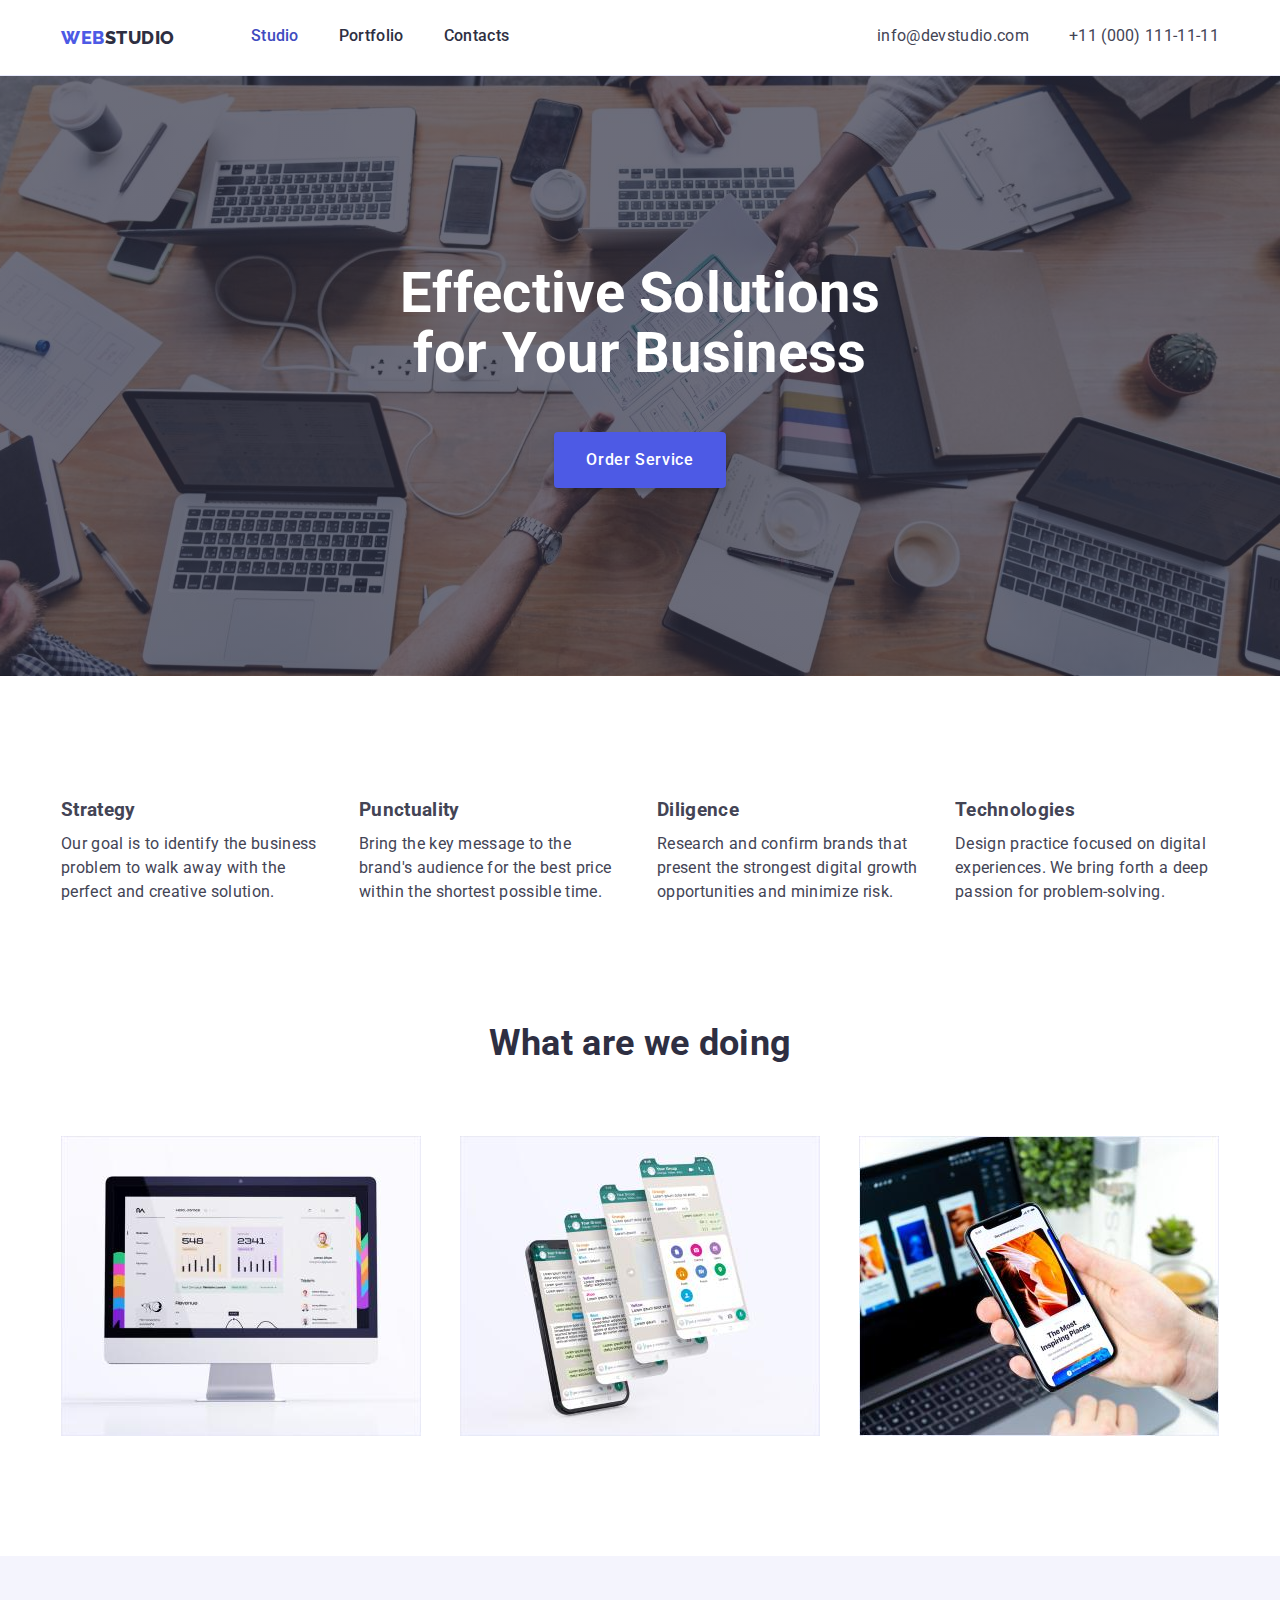
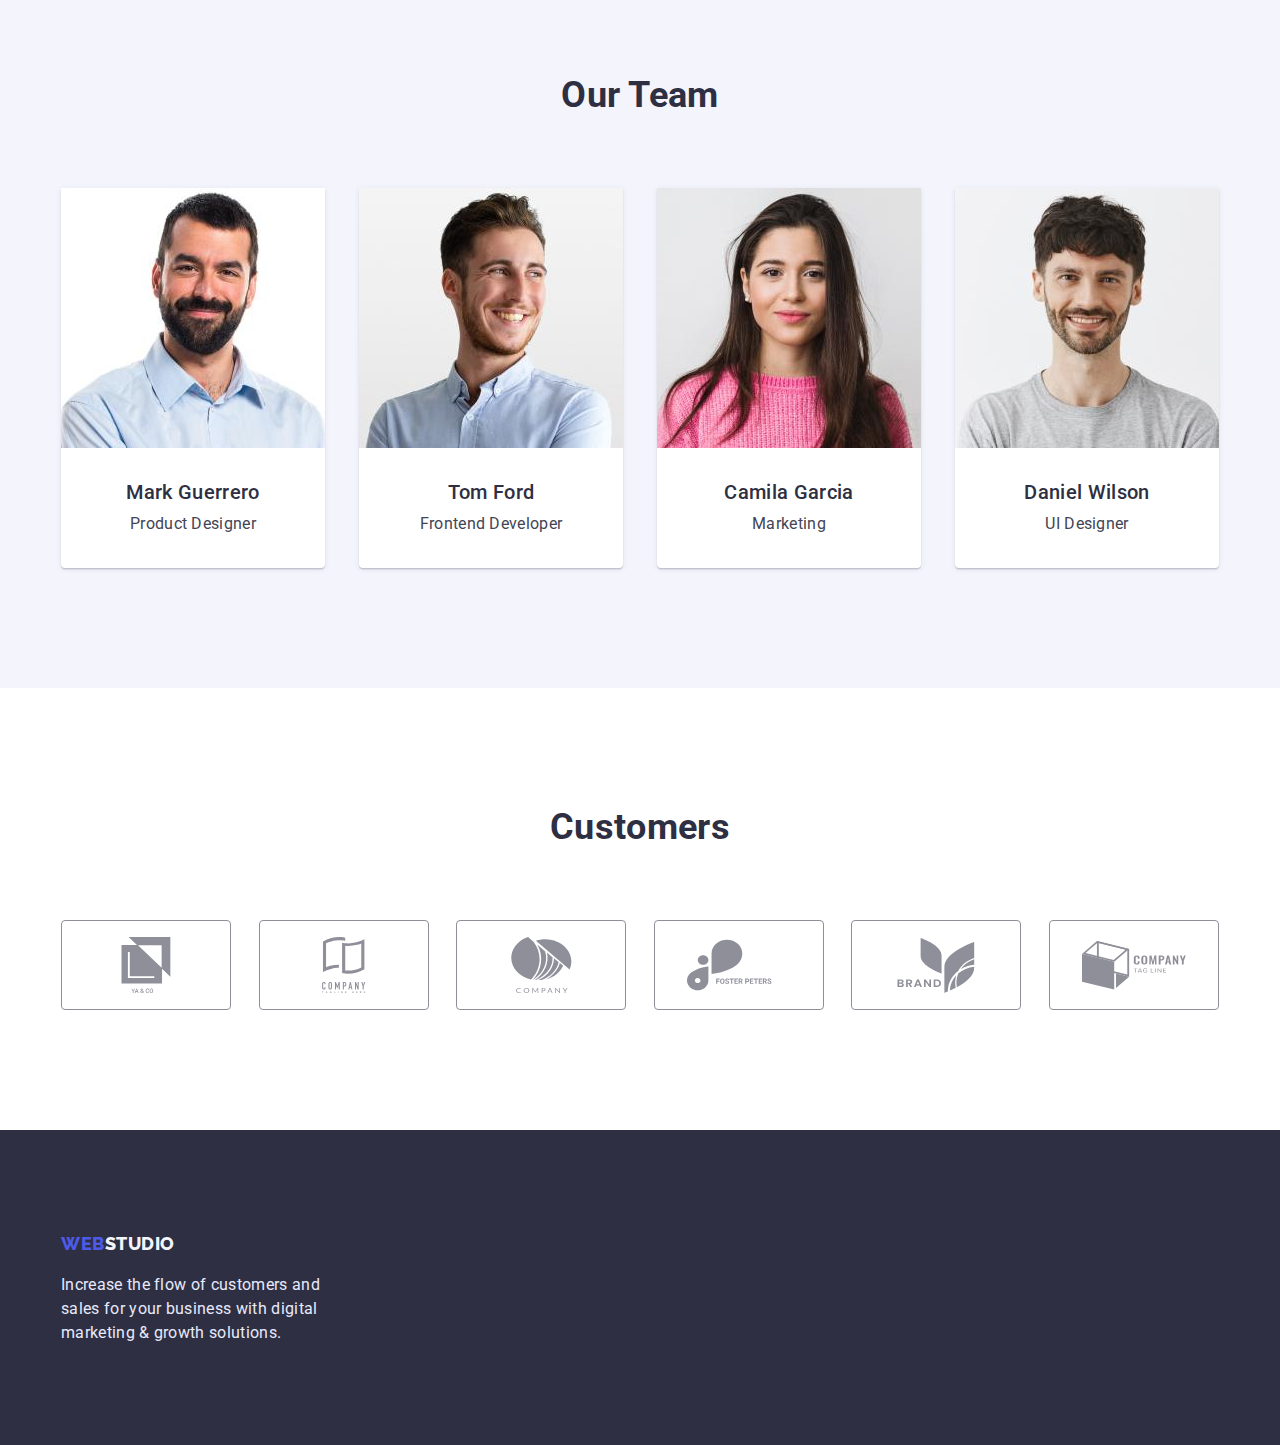
==== index.html @ 3ca2ed63 "A liittle bit changes and replacements in different places" ====
<!DOCTYPE html>
<html lang="en">
<head>
    <meta charset="UTF-8">
    <meta http-equiv="X-UA-Compatible" content="IE=edge">
    <meta name="viewport" content="width=device-width, initial-scale=1.0">
    <link rel="preconnect" href="https://fonts.gstatic.com">
    <link href="https://fonts.googleapis.com/css2?family=Roboto:wght@400;500;700&display=swap&family=Raleway:wght@800&display=swap" rel="stylesheet">
    <link rel="stylesheet" href="node_modules/modern-normalize/modern-normalize.css">
    <link rel="stylesheet" href="./css/styles.css">
    <title>Web Studio</title>
</head>
<body>
    <header class="header-section">  
        <div class="container">
            <nav class="navigation">
                <a class="logo header-logo" href="./index.html" target="_self"><span class="logo-left">Web</span><span class="logo-right-header">Studio</span></a>               
                <ul class="navigation-links">
                    <li>
                        <a class="navigation-link current-page" href="./index.html" target="_self">Studio</a>
                    </li>

                    <li>
                        <a class="navigation-link" href="./portfolio.html" target="_self">Portfolio</a>
                    </li>

                    <li>
                        <a class="navigation-link" href="">Contacts</a>
                    </li>
                </ul>
            </nav>
                
            <address class="contacts">
                <ul class="contact-links">
                    <li>
                        <a class="contact-link" href="mailto:info@devstudio.com">info@devstudio.com</a>
                    </li>

                    <li>
                        <a class="contact-link" href="tel:+110001111111">+11 (000) 111-11-11</a>
                    </li>
                </ul>
            </address>          
        </div>       
    </header>  

    <main>
        <section class="order-section">
            <div class="container">
                <h1 class="order-headline">Effective Solutions<br>for Your Business</h1>
                <div class="order-service-button-division">
                    <button class="order-service-button" type="button">Order Service</button>
                </div>
            </div>  
        </section>

        <section class="advantage-section">
            <div class="container">
                <h2 class="section-headline visually-hidden">The Advantages of Our Company</h2>
                <ul class="advantage-cards">
                    <li class="advantage-card">
                        <h3 class="advantage-headline">Strategy</h3>
                        <p>Our goal is to identify the business problem to walk away with the perfect and creative solution.</p>
                    </li>

                    <li class="advantage-card">
                        <h3 class="advantage-headline">Punctuality</h3>
                        <p>Bring the key message to the brand's audience for the best price within the shortest possible time.</p>
                    </li>

                    <li class="advantage-card">
                        <h3 class="advantage-headline">Diligence</h3>
                        <p>Research and confirm brands that present the strongest digital growth opportunities and minimize risk.</p>
                    </li>

                    <li class="advantage-card">
                        <h3 class="advantage-headline">Technologies</h3>
                        <p>Design practice focused on digital experiences. We bring forth a deep passion for problem-solving.</p>
                    </li>
                </ul>
            </div>
        </section>
        
        <section class="production-section">
            <div class="container">
                <h2 class="section-headline">What are we doing</h2>
                <ul class="production-cards">
                    <li>
                        <img src="./images/images-studio/what-are-we-doing-1-computer.jpg" alt="What are we doing: Computer" width="360" height="300">
                    </li>

                    <li>
                        <img src="./images/images-studio/what-are-we-doing-2-smartphone.jpg" alt="What are we doing: Smartphone" width="360" height="300">
                    </li>

                    <li>
                        <img src="./images/images-studio/what-are-we-doing-3-laptop.jpg" alt="What are we doing: Laptop" width="360" height="300">
                    </li>
                </ul>
            </div>
        </section>

        <section class="hero-section">
            <div class="container">
                <h2 class="section-headline">Our Team</h2>
                <ul class="hero-cards">
                    <li class="hero-card">
                        <img class="hero-image" src="./images/images-studio/our-team-1-mark-guerrero.jpg" alt="Our Team: Mark Guerrero" width="264" height="260">                           
                        <div class="hero-info">
                            <h3 class="hero-headline">Mark Guerrero</h3>
                            <p class="hero-text">Product Designer</p>                            
                        </div>
                    </li>

                    <li class="hero-card">
                        <img class="hero-image" src="./images/images-studio/our-team-2-tom-ford.jpg" alt="Our Team: Tom Ford" width="264" height="260">
                        <div class="hero-info">
                            <h3 class="hero-headline">Tom Ford</h3>
                            <p class="hero-text">Frontend Developer</p>
                        </div>
                    </li>

                    <li class="hero-card">
                        <img class="hero-image" src="./images/images-studio/our-team-3-camila-garcia.jpg" alt="Our Team: Camila Garcia" width="264" height="260">
                        <div class="hero-info">
                            <h3 class="hero-headline">Camila Garcia</h3>
                            <p class="hero-text">Marketing</p>
                        </div>
                    </li>

                    <li class="hero-card">
                        <img class="hero-image" src="./images/images-studio/our-team-4-daniel-wilson.jpg" alt="Our Team: Daniel Wilson" width="264" height="260">
                        <div class="hero-info">
                            <h3 class="hero-headline">Daniel Wilson</h3>
                            <p class="hero-text">UI Designer</p>
                        </div>
                    </li>
                </ul>
            </div>
        </section>

        <section class="customer-section">
            <div class="container">
                <h2 class="section-headline">Customers</h2>
                <ul class="customer-cards">
                    <li class="customer-card">
                        <a class="customer-link" href="">
                            <svg class="customer-logo">
                                <use xlink:href="./images/icons.svg#customer-logo-1"></use>
                            </svg>
                        </a>
                    </li>
                    <li class="customer-card">
                        <a class="customer-link" href="">
                            <svg class="customer-logo">
                                <use href="./images/icons.svg#customer-logo-2"></use>
                            </svg>
                        </a>
                    </li>
                    <li class="customer-card">
                        <a class="customer-link" href="">
                            <svg class="customer-logo">
                                <use href="./images/icons.svg#customer-logo-3"></use>
                            </svg>
                        </a>
                    </li>
                    <li class="customer-card">
                        <a class="customer-link" href="">
                            <svg class="customer-logo">
                                <use href="./images/icons.svg#customer-logo-4"></use>
                            </svg>
                        </a>
                    </li>
                    <li class="customer-card">
                        <a class="customer-link" href="">
                            <svg class="customer-logo">
                                <use href="./images/icons.svg#customer-logo-5"></use>
                            </svg>
                        </a>
                    </li>
                    <li class="customer-card">
                        <a class="customer-link" href="">
                            <svg class="customer-logo">
                                <use href="./images/icons.svg#customer-logo-6"></use>
                            </svg>
                        </a>
                    </li>
                </ul>
            </div>
        </section>
    </main>

    <footer class="footer-section">
        <div class="container">
            <a class="logo footer-logo" href="./index.html" target="_self"><span class="logo-left">Web</span><span class="logo-right-footer">Studio</span></a> 
            <p class="footer-text">Increase the flow of customers and<br>sales for your business with digital<br>marketing & growth solutions.</p>
        </div>
    </footer>
</body>
</html>
---- css/styles.css ----
/* Color variables */

:root {
    --button-clr: #4D5AE5;
    --hover-focus-clr: #404BBF;
    --common-text-clr: #434455;
    --headline-clr: #2E2F42;
    --light-backgrounds-clr: #F4F4FD;
    --accent-and-footer-text-clr: #E7E9FC;
    --common-white-color: #FFFFFF;
    --customer-logo-color:#8E8F99;
    --footer-icon-active-color: #31D0AA;
}


/* Common style settings */

body {
    margin: 0;
    font-family: 'Roboto', sans-serif;
    font-size: 16px;
    font-weight: 400;
    letter-spacing: 0.02em;
    line-height: 1.5;
    color: var(--common-text-clr);
}

body * {
    flex-wrap: wrap;
    gap: initial;
}

.container { 
    max-width: 1158px; 
    margin: 0 auto;
    padding: 0 15px; 
}

a {
    text-decoration: none;
}

ul {
    list-style: none;
    margin: 0;
    padding: 0;
    display: flex;
    justify-content: center;
}

h1, h2, h3, p {
    margin: 0;
}

img {
    display: block;
}

button {
    font-family: inherit;
    font-size: inherit;
    line-height: inherit;
    font-weight: 500;
    letter-spacing: 0.04em;
    border-radius: 4px;
    cursor: pointer;
    border: none;
}


/* Header settings*/

.header-section {
    padding-top: 24px;
    padding-bottom: 24px;
    display: flex;
    border-bottom: 1px solid var(--accent-and-footer-text-clr);
}

.header-section .container {
    width: 100%;
}

.navigation {
    column-gap: 76px;
}

.header-section .container,
.navigation {
    display: flex;
    justify-content: center;
}

.navigation-links,
.contact-links {
    column-gap: 40px;
}


/* Logo settings */

.logo {
    font-family: 'Raleway', sans-serif;
    text-transform: uppercase;
    font-size: 18px;
    font-weight: 800;
    letter-spacing: 0.03em;
}

.logo-left {
    color: var(--button-clr);
}

.logo-right-header {
    color: var(--headline-clr);
}

.logo-right-footer {
    color: var(--light-backgrounds-clr);
}


/* Navigation and contacts settings */

.navigation-link {
    font-weight: 500;
    color: var(--headline-clr);
}

.contact-link {
    color: inherit;
    font-style: normal;
}

.navigation-link:hover,
.navigation-link:focus,
.contact-link:hover,
.contact-link:focus,
.navigation-link.current-page {
    color: var(--hover-focus-clr);
}

.contacts {
    margin-left: auto;
}


/* Footer settings */

.footer-section {
    background-color: var(--headline-clr);
    padding: 100px 0px;
}

.footer-text {
    margin-top: 16px;
    color: var(--accent-and-footer-text-clr);
}


/* Headline settings */

.visually-hidden {
    position: absolute;
    white-space: nowrap;
    width: 1px;
    height: 1px;
    overflow: hidden;
    border: 0;
    padding: 0;
    clip: rect(0 0 0 0);
    clip-path: inset(50%);
    margin: -1px;
 }

 .section-headline {
    margin-bottom: 72px;
    text-align: center;
    font-size: 36px;
    font-weight: 700;
    line-height: 1.11;
    color: var(--headline-clr);
}


/* Order section settings */

.order-section {
    padding-block: 188px;
    background: linear-gradient(rgba(46, 47, 66, 0.7), rgba(46, 47, 66, 0.7)), url(../images/order-section-background-image.jpg);
    background-repeat: no-repeat;
    background-position: center;
    background-clip: padding-box;
}

.order-headline {
    margin-bottom: 48px;
    text-align: center;
    font-size: 56px;
    font-weight: 700;
    line-height: 1.07;
    color: var(--common-white-color);
}

.order-service-button-division {
    display: flex;
    justify-content: center;
}

.order-service-button {
    padding: 16px 32px;
    background: var(--button-clr);
    box-shadow: 0px 4px 4px rgba(0, 0, 0, 0.15);
    color: var(--common-white-color);
}

.order-service-button:hover,
.order-service-button:focus {
    background-color: var(--hover-focus-clr);
}


/* Common sections settings */

.advantage-section,
.hero-section,
.customer-section {
    padding-block: 120px;
}

.production-section,
.product-section {
    padding-bottom: 120px;
}

.advantage-cards,
.production-cards,
.customer-cards {
    justify-content: space-between;
    gap: 24px;
}

.advantage-headline {
    margin-bottom: 8px;
}

.advantage-card {
    width: 264px;
}


/* Hero section settings */

.hero-section {
    background-color: var(--light-backgrounds-clr);
} 

.hero-cards {
    justify-content: space-between;
    gap: 24px;
}

.hero-card {
    width: 264px;
    box-shadow: 0px 1px 6px rgba(46, 47, 66, 0.08), 0px 1px 1px rgba(46, 47, 66, 0.16), 0px 2px 1px rgba(46, 47, 66, 0.08);
    border-radius: 0px 0px 4px 4px;
    background-color: var(--common-white-color);
}

.hero-info {
    padding: 32px;
}

.hero-headline {
    margin-bottom: 8px;
    text-align: center;
    font-size: 20px;
    font-weight: 500;
    line-height: 1.2;
    color: var(--headline-clr);
}

.hero-text {
    text-align: center;
    color: var(--common-text-clr);
}


/* Customer section settings */

.customer-card {
    width: 168px;
    height: 88px;
    border-radius: 4px;
    border: 1px solid var(--customer-logo-color);
}

.customer-link {
    display: flex;
    justify-content: center;
    align-items: center;
    width: 100%;
    height: 100%;
}

.customer-logo {
    height: 56px;
    width: 104px;
    fill: var(--customer-logo-color);
}

.customer-card:hover,
.customer-card:focus {
    border: 1px solid var(--hover-focus-clr);
}

.customer-logo:hover,
.customer-logo:focus {
    fill: var(--hover-focus-clr);
}


/* Product section settings */

.product-section {
    padding-top: 96px;
}

.filter-buttons {
    margin-bottom: 72px;
    gap: 24px;
}

.filter-button {
    padding: 12px 24px;
    background-color: var(--light-backgrounds-clr);
    border: 1px solid var(--accent-and-footer-text-clr);
    color: var(--button-clr);
}

.filter-button:hover,
.filter-button:focus {
    background-color: var(--hover-focus-clr);
    box-shadow: 0px 3px 1px rgba(0, 0, 0, 0.1), 0px 2px 1px rgba(0, 0, 0, 0.08), 0px 2px 2px rgba(0, 0, 0, 0.12);
    color: var(--common-white-color);
}

.product-cards {
    flex-wrap: wrap;
    justify-content: center;
    align-items: center;
    column-gap: 24px;
    row-gap: 48px;
}

.product-link {
    line-height: 0;
}

.product-info {
    line-height: 1.5;
    padding: 32px 16px;
    border-left: 1px solid var(--accent-and-footer-text-clr);
    border-bottom: 1px solid var(--accent-and-footer-text-clr);
    border-right: 1px solid var(--accent-and-footer-text-clr);
}

.product-headline {
    margin-bottom: 8px;
    font-size: 20px;
    font-weight: 500;
    line-height: 1.2;
    color: var(--headline-clr);
}

.product-text {
    color: var(--common-text-clr);
}

.none {
    display: none;
}
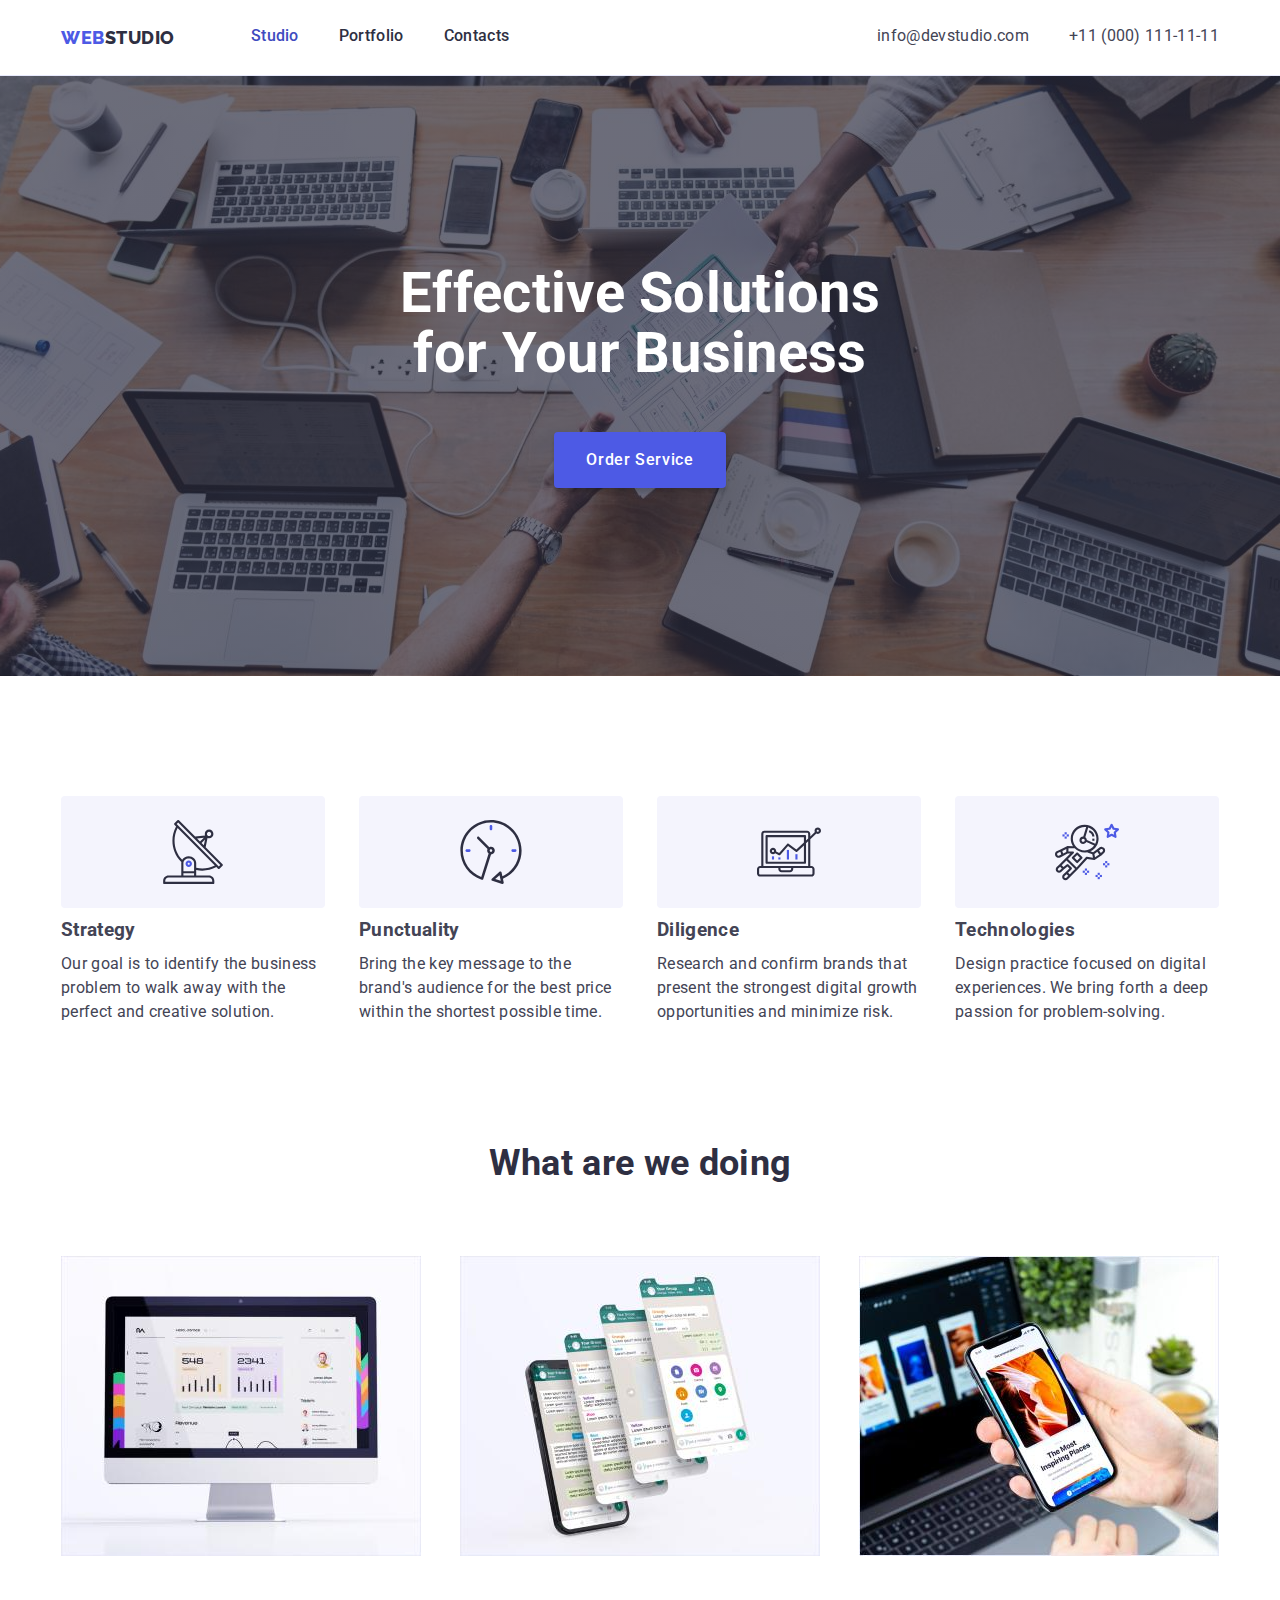
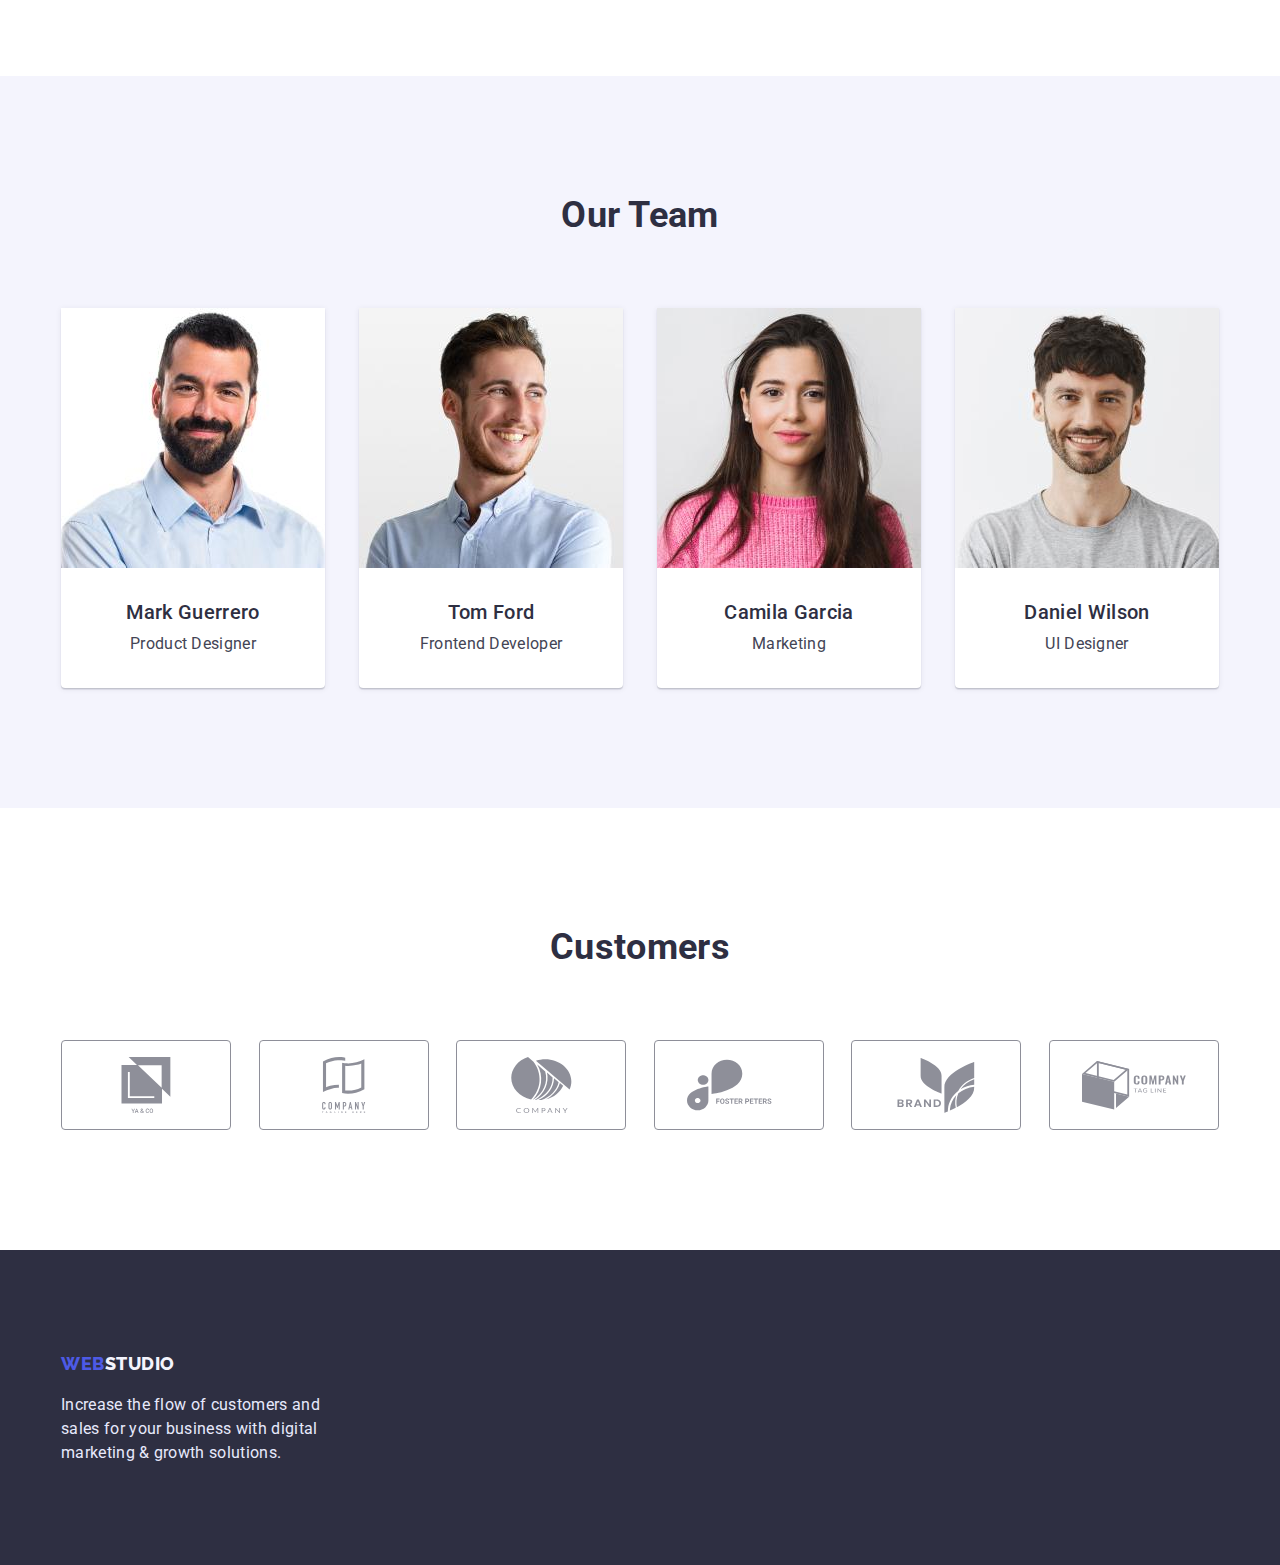
==== commit e17b8dde: "Add Advantage Images" ====
--- a/index.html
+++ b/index.html
@@ -59,21 +59,41 @@
                 <h2 class="section-headline visually-hidden">The Advantages of Our Company</h2>
                 <ul class="advantage-cards">
                     <li class="advantage-card">
+                        <div class="advantage-image">
+                            <svg class="advantage-icon">
+                                <use href="./images/icons.svg#advantage-icon-antenna"></use>
+                            </svg>
+                        </div>
                         <h3 class="advantage-headline">Strategy</h3>
                         <p>Our goal is to identify the business problem to walk away with the perfect and creative solution.</p>
                     </li>
 
                     <li class="advantage-card">
+                        <div class="advantage-image">
+                            <svg class="advantage-icon">
+                                <use href="./images/icons.svg#advantage-icon-clock"></use>
+                            </svg>
+                        </div>
                         <h3 class="advantage-headline">Punctuality</h3>
                         <p>Bring the key message to the brand's audience for the best price within the shortest possible time.</p>
                     </li>
 
                     <li class="advantage-card">
+                        <div class="advantage-image">
+                            <svg class="advantage-icon">
+                                <use href="./images/icons.svg#advantage-icon-diagram"></use>
+                            </svg>
+                        </div>
                         <h3 class="advantage-headline">Diligence</h3>
                         <p>Research and confirm brands that present the strongest digital growth opportunities and minimize risk.</p>
                     </li>
 
                     <li class="advantage-card">
+                        <div class="advantage-image">
+                            <svg class="advantage-icon">
+                                <use href="./images/icons.svg#advantage-icon-astronaut"></use>
+                            </svg>
+                        </div>
                         <h3 class="advantage-headline">Technologies</h3>
                         <p>Design practice focused on digital experiences. We bring forth a deep passion for problem-solving.</p>
                     </li>
@@ -146,7 +166,7 @@
                     <li class="customer-card">
                         <a class="customer-link" href="">
                             <svg class="customer-logo">
-                                <use xlink:href="./images/icons.svg#customer-logo-1"></use>
+                                <use href="./images/icons.svg#customer-logo-1"></use>
                             </svg>
                         </a>
                     </li>
@@ -194,6 +214,7 @@
         <div class="container">
             <a class="logo footer-logo" href="./index.html" target="_self"><span class="logo-left">Web</span><span class="logo-right-footer">Studio</span></a> 
             <p class="footer-text">Increase the flow of customers and<br>sales for your business with digital<br>marketing & growth solutions.</p>
+            
         </div>
     </footer>
 </body>
--- a/css/styles.css
+++ b/css/styles.css
@@ -220,7 +220,7 @@
 }
 
 
-/* Common sections settings */
+/* Advantage and production sections settings */
 
 .advantage-section,
 .hero-section,
@@ -248,6 +248,20 @@
     width: 264px;
 }
 
+.advantage-image {
+    display: flex;
+    justify-content: center;
+    align-items: center;
+    height: 112px;
+    margin-bottom: 8px;
+    border-radius: 4px;
+    background-color: var(--light-backgrounds-clr);
+}
+
+.advantage-icon {
+    width: 64px;
+    height: 64px;
+}
 
 /* Hero section settings */
 
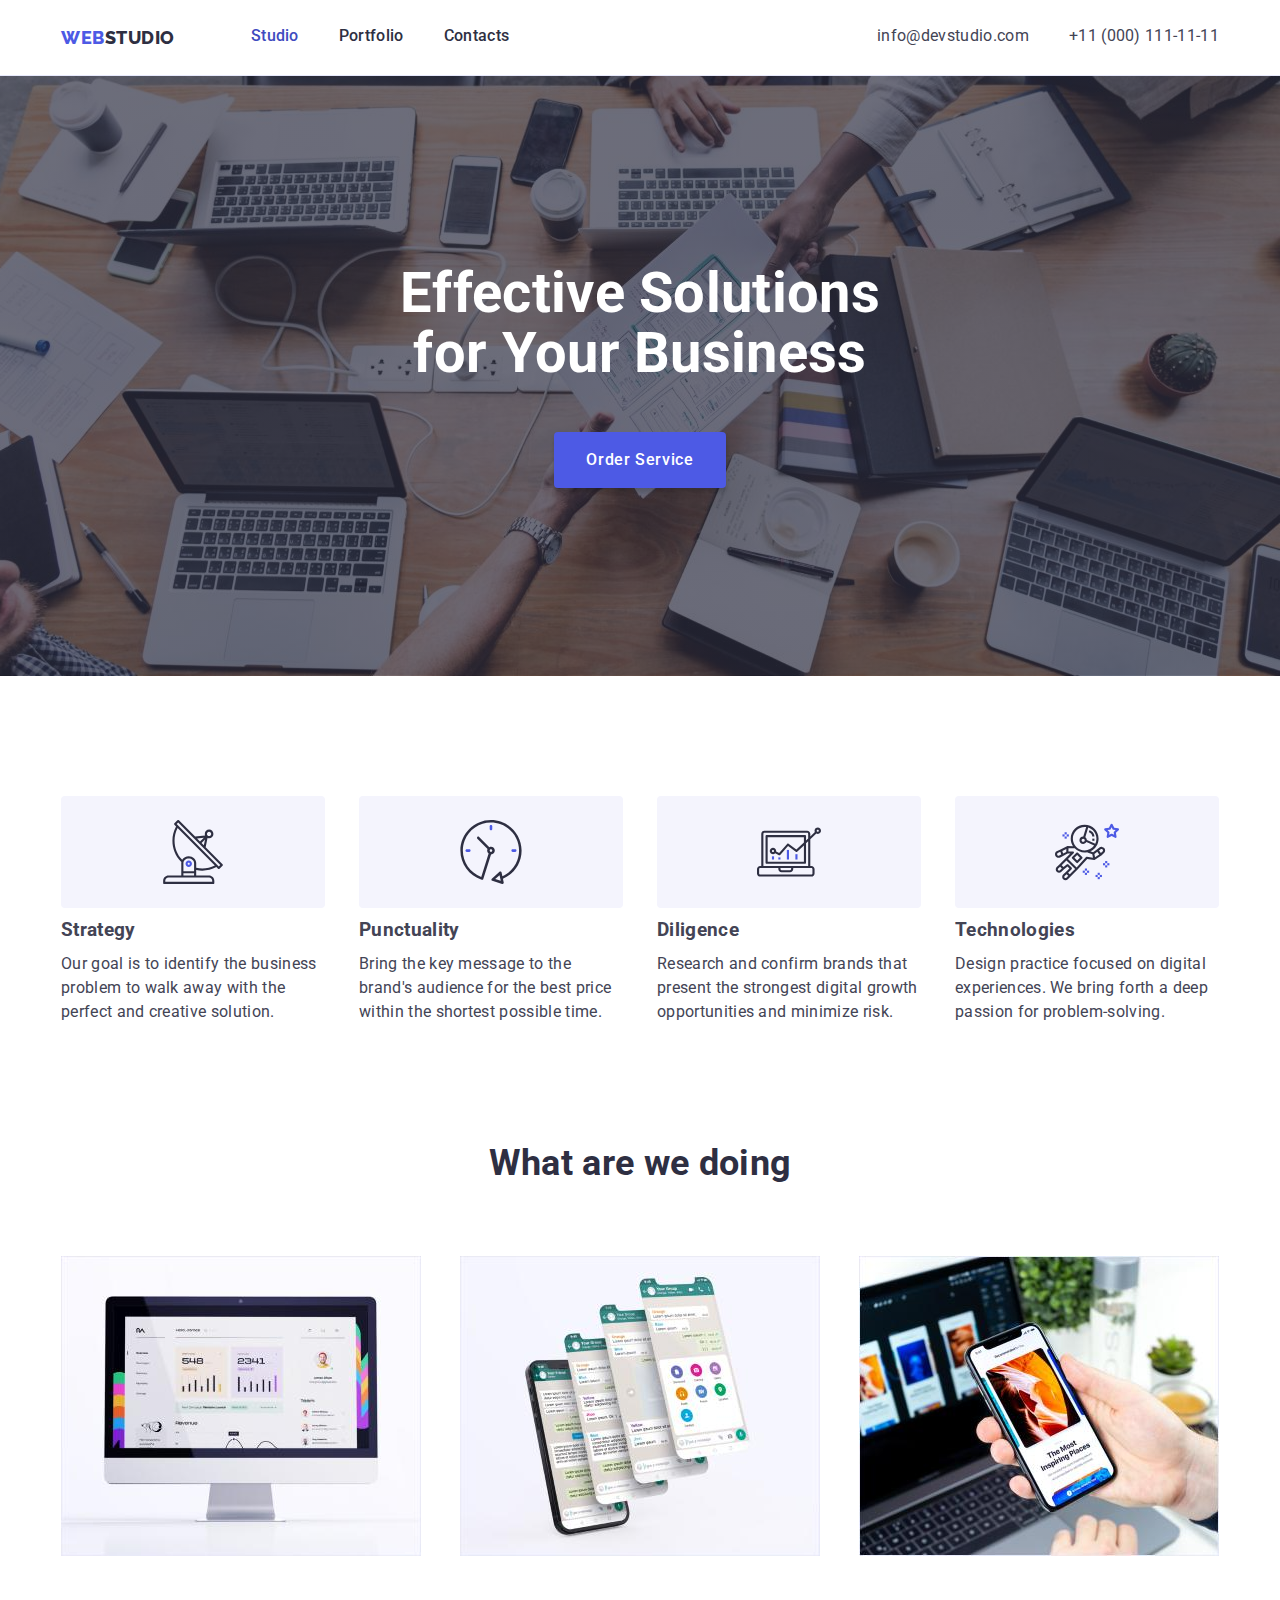
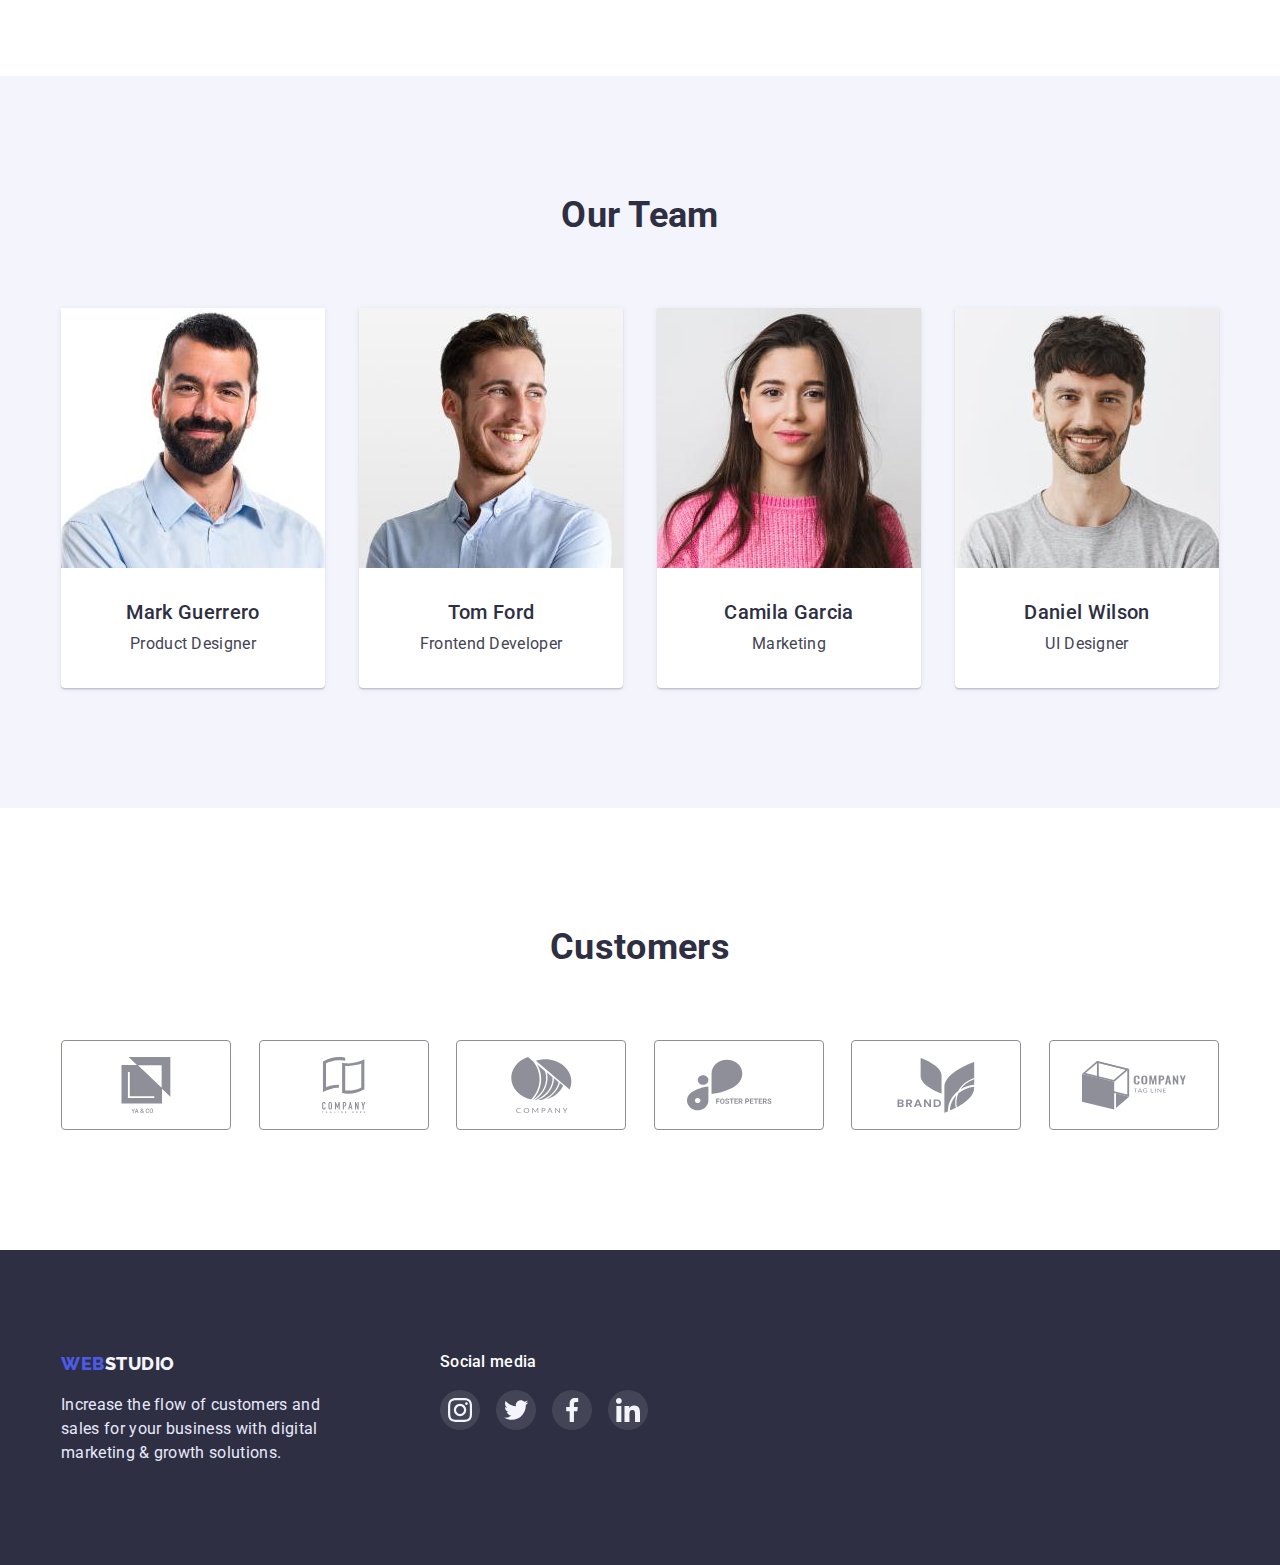
==== commit 7ad07e21: "Add Footer social media links" ====
--- a/index.html
+++ b/index.html
@@ -170,6 +170,7 @@
                             </svg>
                         </a>
                     </li>
+
                     <li class="customer-card">
                         <a class="customer-link" href="">
                             <svg class="customer-logo">
@@ -177,6 +178,7 @@
                             </svg>
                         </a>
                     </li>
+
                     <li class="customer-card">
                         <a class="customer-link" href="">
                             <svg class="customer-logo">
@@ -184,6 +186,7 @@
                             </svg>
                         </a>
                     </li>
+
                     <li class="customer-card">
                         <a class="customer-link" href="">
                             <svg class="customer-logo">
@@ -191,6 +194,7 @@
                             </svg>
                         </a>
                     </li>
+
                     <li class="customer-card">
                         <a class="customer-link" href="">
                             <svg class="customer-logo">
@@ -198,6 +202,7 @@
                             </svg>
                         </a>
                     </li>
+                    
                     <li class="customer-card">
                         <a class="customer-link" href="">
                             <svg class="customer-logo">
@@ -212,9 +217,43 @@
 
     <footer class="footer-section">
         <div class="container">
-            <a class="logo footer-logo" href="./index.html" target="_self"><span class="logo-left">Web</span><span class="logo-right-footer">Studio</span></a> 
-            <p class="footer-text">Increase the flow of customers and<br>sales for your business with digital<br>marketing & growth solutions.</p>
-            
+            <div class="footer-logo-text">
+                <a class="logo footer-logo" href="./index.html" target="_self"><span class="logo-left">Web</span><span class="logo-right-footer">Studio</span></a> 
+                <p class="footer-text">Increase the flow of customers and<br>sales for your business with digital<br>marketing & growth solutions.</p>
+            </div>
+            <div class="footer-social-media">
+                <h4 class="footer-social-media-headline">Social media</h4>
+                <ul class="footer-social-media-cards">
+                    <li class="footer-social-media-card">
+                        <a class="footer-social-media-link" href="">
+                            <svg class="footer-social-media-logo">
+                                <use href="./images/icons.svg#instagram-icon"></use>
+                            </svg>
+                        </a>
+                    </li>
+                    <li class="footer-social-media-card">
+                        <a class="footer-social-media-link" href="">
+                            <svg class="footer-social-media-logo">
+                                <use href="./images/icons.svg#twitter-icon"></use>
+                            </svg>
+                        </a>
+                    </li>
+                    <li class="footer-social-media-card">
+                        <a class="footer-social-media-link" href="">
+                            <svg class="footer-social-media-logo">
+                                <use href="./images/icons.svg#facebook-icon"></use>
+                            </svg>
+                        </a>
+                    </li>
+                    <li class="footer-social-media-card">
+                        <a class="footer-social-media-link" href="">
+                            <svg class="footer-social-media-logo">
+                                <use href="./images/icons.svg#linkedin-icon"></use>
+                            </svg>
+                        </a>
+                    </li>
+                </ul>
+            </div>
         </div>
     </footer>
 </body>
--- a/css/styles.css
+++ b/css/styles.css
@@ -48,7 +48,7 @@
     justify-content: center;
 }
 
-h1, h2, h3, p {
+h1, h2, h3, h4, p {
     margin: 0;
 }
 
@@ -152,11 +152,55 @@
     padding: 100px 0px;
 }
 
+footer .container {
+    display: flex;
+    justify-content: flex-start;
+}
+
+.footer-logo-text {
+    margin-right: 120px;
+}
+
 .footer-text {
     margin-top: 16px;
     color: var(--accent-and-footer-text-clr);
 }
 
+.footer-social-media-headline {
+    font-weight: 500;
+    color: var(--common-white-color);
+    margin-bottom: 16px;
+}
+
+.footer-social-media-cards {
+    column-gap: 16px;
+}
+
+.footer-social-media-card {
+    width: 40px;
+    height: 40px;
+    border-radius: 50%;
+    background: rgba(255, 255, 255, 0.1);
+}
+
+.footer-social-media-link {
+    display: flex;
+    justify-content: center;
+    align-items: center;
+    width: 100%;
+    height: 100%;
+}
+
+.footer-social-media-logo {
+    height: 24px;
+    width: 24px;
+    fill: var(--light-backgrounds-clr);
+}
+
+.footer-social-media-card:hover,
+.footer-social-media-card:focus {
+    background-color: var(--footer-icon-active-color);
+}
 
 /* Headline settings */
 
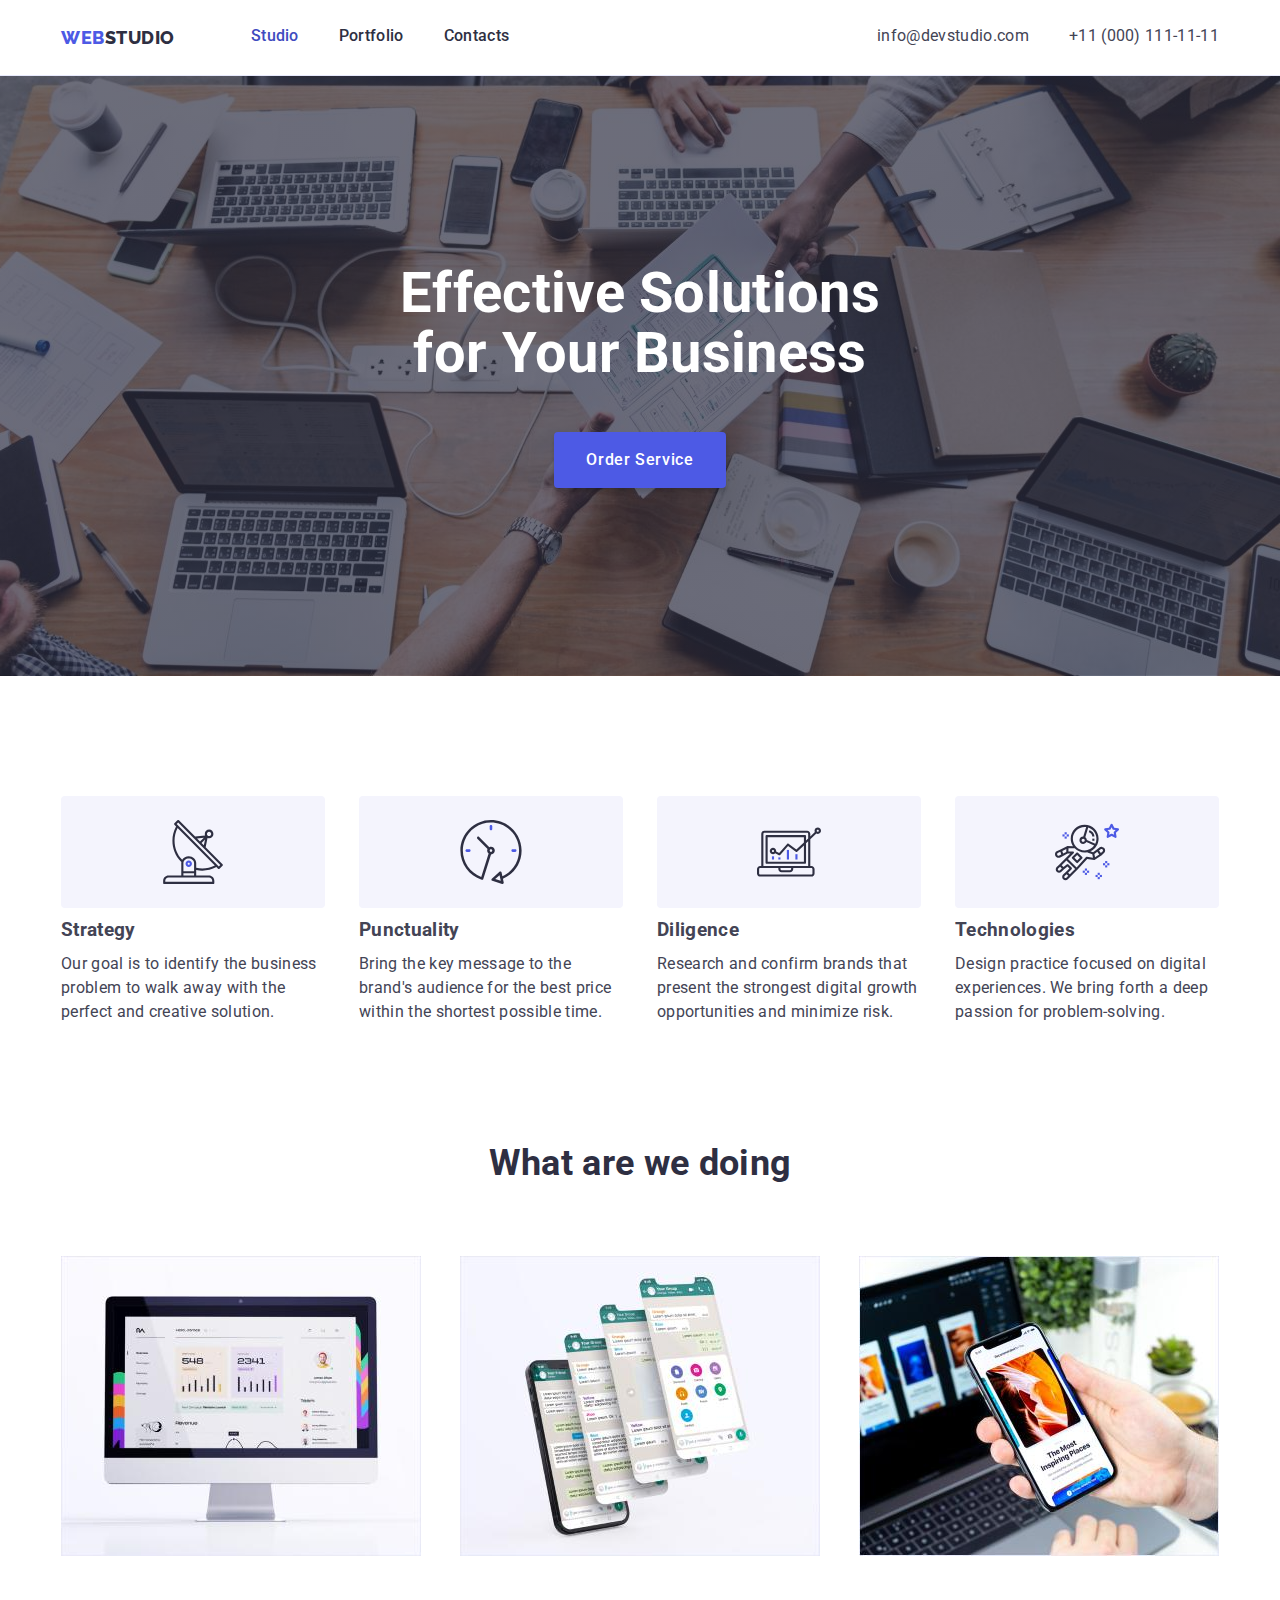
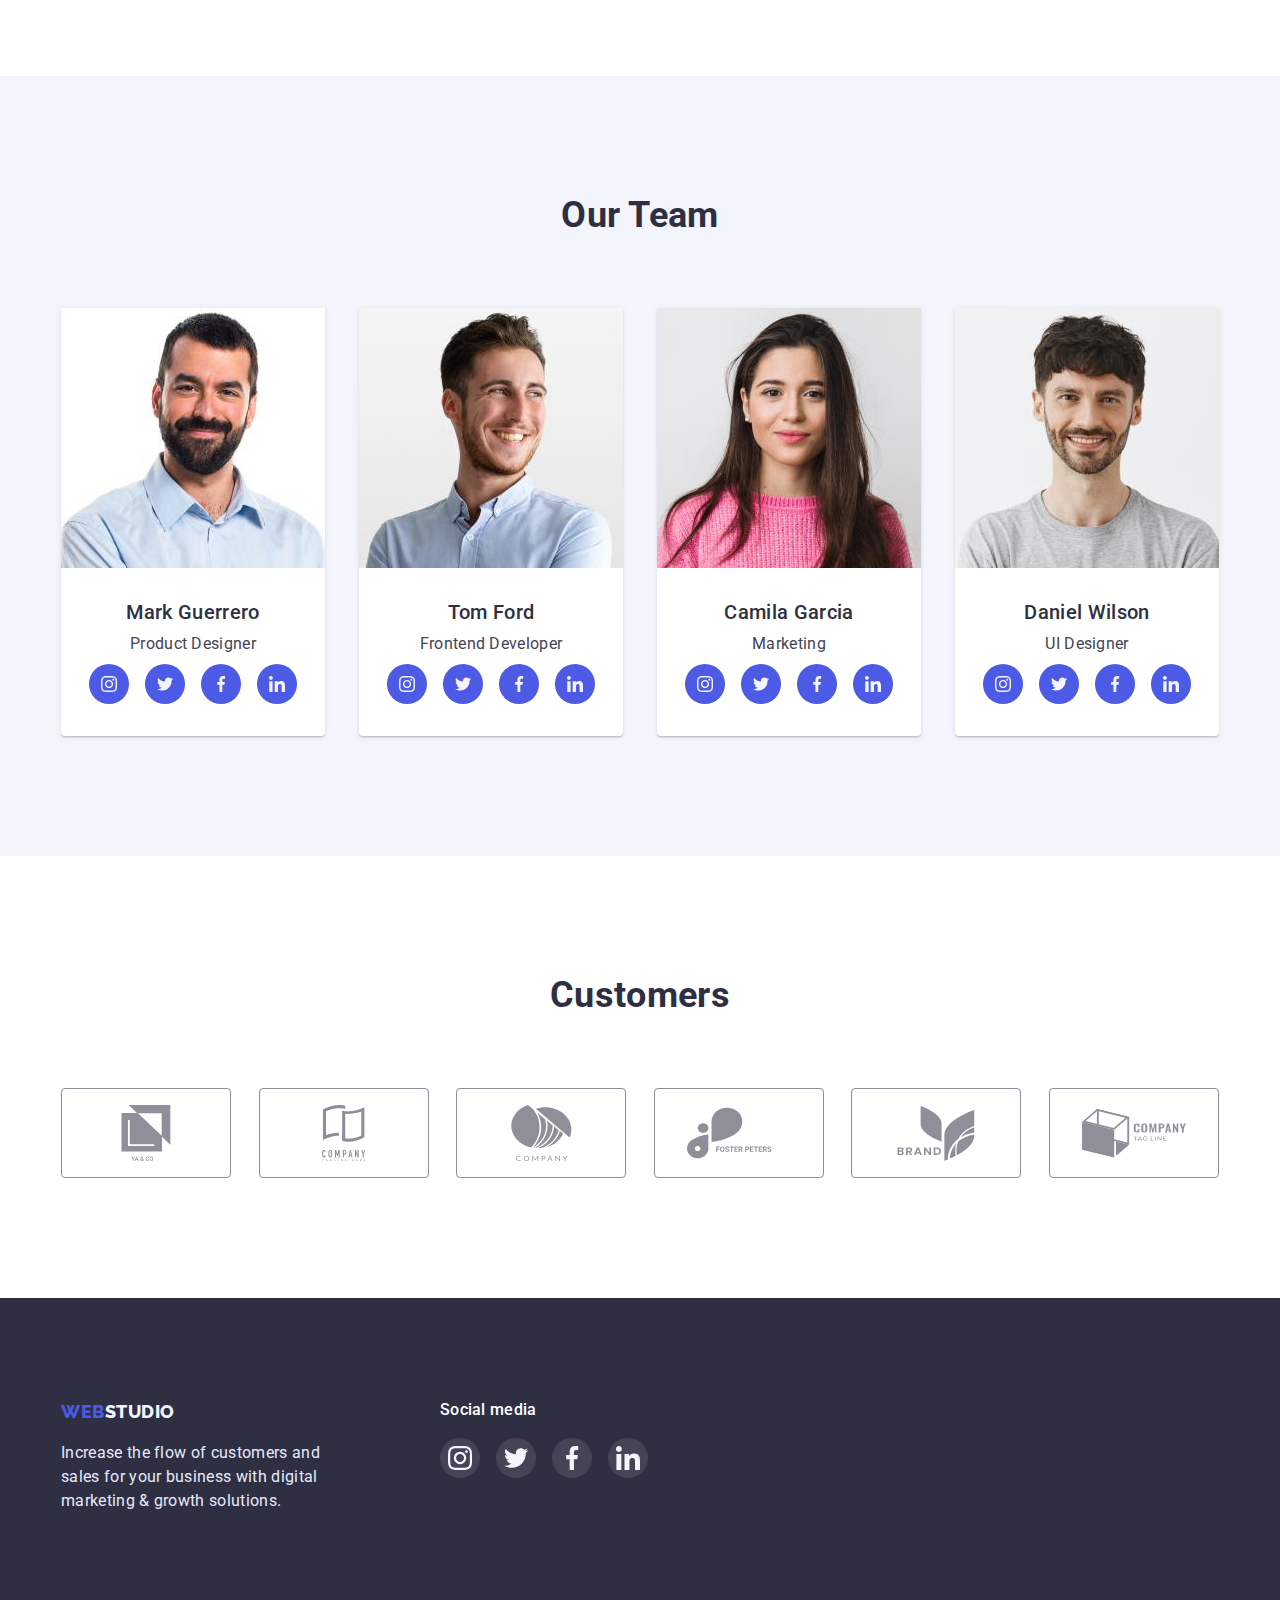
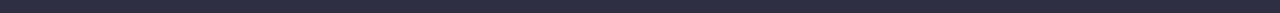
==== commit a1e0867f: "Add Hero social media links" ====
--- a/index.html
+++ b/index.html
@@ -128,8 +128,38 @@
                         <img class="hero-image" src="./images/images-studio/our-team-1-mark-guerrero.jpg" alt="Our Team: Mark Guerrero" width="264" height="260">                           
                         <div class="hero-info">
                             <h3 class="hero-headline">Mark Guerrero</h3>
-                            <p class="hero-text">Product Designer</p>                            
-                        </div>
+                            <p class="hero-text">Product Designer</p>
+                            <ul class="hero-social-media-cards">
+                                <li class="hero-social-media-card">
+                                    <a class="hero-social-media-link" href="">
+                                        <svg class="hero-social-media-logo">
+                                            <use href="./images/icons.svg#instagram-icon"></use>
+                                        </svg>
+                                    </a>
+                                </li>
+                                <li class="hero-social-media-card">
+                                    <a class="hero-social-media-link" href="">
+                                        <svg class="hero-social-media-logo">
+                                            <use href="./images/icons.svg#twitter-icon"></use>
+                                        </svg>
+                                    </a>
+                                </li>
+                                <li class="hero-social-media-card">
+                                    <a class="hero-social-media-link" href="">
+                                        <svg class="hero-social-media-logo">
+                                            <use href="./images/icons.svg#facebook-icon"></use>
+                                        </svg>
+                                    </a>
+                                </li>
+                                <li class="hero-social-media-card">
+                                    <a class="hero-social-media-link" href="">
+                                        <svg class="hero-social-media-logo">
+                                            <use href="./images/icons.svg#linkedin-icon"></use>
+                                        </svg>
+                                    </a>
+                                </li>
+                            </ul>   
+                        </div>                         
                     </li>
 
                     <li class="hero-card">
@@ -137,6 +167,36 @@
                         <div class="hero-info">
                             <h3 class="hero-headline">Tom Ford</h3>
                             <p class="hero-text">Frontend Developer</p>
+                            <ul class="hero-social-media-cards">
+                                <li class="hero-social-media-card">
+                                    <a class="hero-social-media-link" href="">
+                                        <svg class="hero-social-media-logo">
+                                            <use href="./images/icons.svg#instagram-icon"></use>
+                                        </svg>
+                                    </a>
+                                </li>
+                                <li class="hero-social-media-card">
+                                    <a class="hero-social-media-link" href="">
+                                        <svg class="hero-social-media-logo">
+                                            <use href="./images/icons.svg#twitter-icon"></use>
+                                        </svg>
+                                    </a>
+                                </li>
+                                <li class="hero-social-media-card">
+                                    <a class="hero-social-media-link" href="">
+                                        <svg class="hero-social-media-logo">
+                                            <use href="./images/icons.svg#facebook-icon"></use>
+                                        </svg>
+                                    </a>
+                                </li>
+                                <li class="hero-social-media-card">
+                                    <a class="hero-social-media-link" href="">
+                                        <svg class="hero-social-media-logo">
+                                            <use href="./images/icons.svg#linkedin-icon"></use>
+                                        </svg>
+                                    </a>
+                                </li>
+                            </ul> 
                         </div>
                     </li>
 
@@ -145,6 +205,36 @@
                         <div class="hero-info">
                             <h3 class="hero-headline">Camila Garcia</h3>
                             <p class="hero-text">Marketing</p>
+                            <ul class="hero-social-media-cards">
+                                <li class="hero-social-media-card">
+                                    <a class="hero-social-media-link" href="">
+                                        <svg class="hero-social-media-logo">
+                                            <use href="./images/icons.svg#instagram-icon"></use>
+                                        </svg>
+                                    </a>
+                                </li>
+                                <li class="hero-social-media-card">
+                                    <a class="hero-social-media-link" href="">
+                                        <svg class="hero-social-media-logo">
+                                            <use href="./images/icons.svg#twitter-icon"></use>
+                                        </svg>
+                                    </a>
+                                </li>
+                                <li class="hero-social-media-card">
+                                    <a class="hero-social-media-link" href="">
+                                        <svg class="hero-social-media-logo">
+                                            <use href="./images/icons.svg#facebook-icon"></use>
+                                        </svg>
+                                    </a>
+                                </li>
+                                <li class="hero-social-media-card">
+                                    <a class="hero-social-media-link" href="">
+                                        <svg class="hero-social-media-logo">
+                                            <use href="./images/icons.svg#linkedin-icon"></use>
+                                        </svg>
+                                    </a>
+                                </li>
+                            </ul> 
                         </div>
                     </li>
 
@@ -153,6 +243,36 @@
                         <div class="hero-info">
                             <h3 class="hero-headline">Daniel Wilson</h3>
                             <p class="hero-text">UI Designer</p>
+                            <ul class="hero-social-media-cards">
+                                <li class="hero-social-media-card">
+                                    <a class="hero-social-media-link" href="">
+                                        <svg class="hero-social-media-logo">
+                                            <use href="./images/icons.svg#instagram-icon"></use>
+                                        </svg>
+                                    </a>
+                                </li>
+                                <li class="hero-social-media-card">
+                                    <a class="hero-social-media-link" href="">
+                                        <svg class="hero-social-media-logo">
+                                            <use href="./images/icons.svg#twitter-icon"></use>
+                                        </svg>
+                                    </a>
+                                </li>
+                                <li class="hero-social-media-card">
+                                    <a class="hero-social-media-link" href="">
+                                        <svg class="hero-social-media-logo">
+                                            <use href="./images/icons.svg#facebook-icon"></use>
+                                        </svg>
+                                    </a>
+                                </li>
+                                <li class="hero-social-media-card">
+                                    <a class="hero-social-media-link" href="">
+                                        <svg class="hero-social-media-logo">
+                                            <use href="./images/icons.svg#linkedin-icon"></use>
+                                        </svg>
+                                    </a>
+                                </li>
+                            </ul> 
                         </div>
                     </li>
                 </ul>
--- a/css/styles.css
+++ b/css/styles.css
@@ -201,6 +201,7 @@
 .footer-social-media-card:focus {
     background-color: var(--footer-icon-active-color);
 }
+
 
 /* Headline settings */
 
@@ -326,7 +327,7 @@
 }
 
 .hero-info {
-    padding: 32px;
+    padding: 32px 16px;
 }
 
 .hero-headline {
@@ -341,6 +342,43 @@
 .hero-text {
     text-align: center;
     color: var(--common-text-clr);
+}
+
+.hero-social-media-headline {
+    font-weight: 500;
+    color: var(--common-white-color);
+    margin-bottom: 16px;
+}
+
+.hero-social-media-cards {
+    margin-top: 8px;
+    column-gap: 16px;
+}
+
+.hero-social-media-card {
+    width: 40px;
+    height: 40px;
+    border-radius: 50%;
+    background: var(--button-clr);
+}
+
+.hero-social-media-link {
+    display: flex;
+    justify-content: center;
+    align-items: center;
+    width: 100%;
+    height: 100%;
+}
+
+.hero-social-media-logo {
+    height: 16px;
+    width: 16px;
+    fill: var(--light-backgrounds-clr);
+}
+
+.hero-social-media-card:hover,
+.hero-social-media-card:focus {
+    background-color: var(--footer-icon-active-color);
 }
 
 
